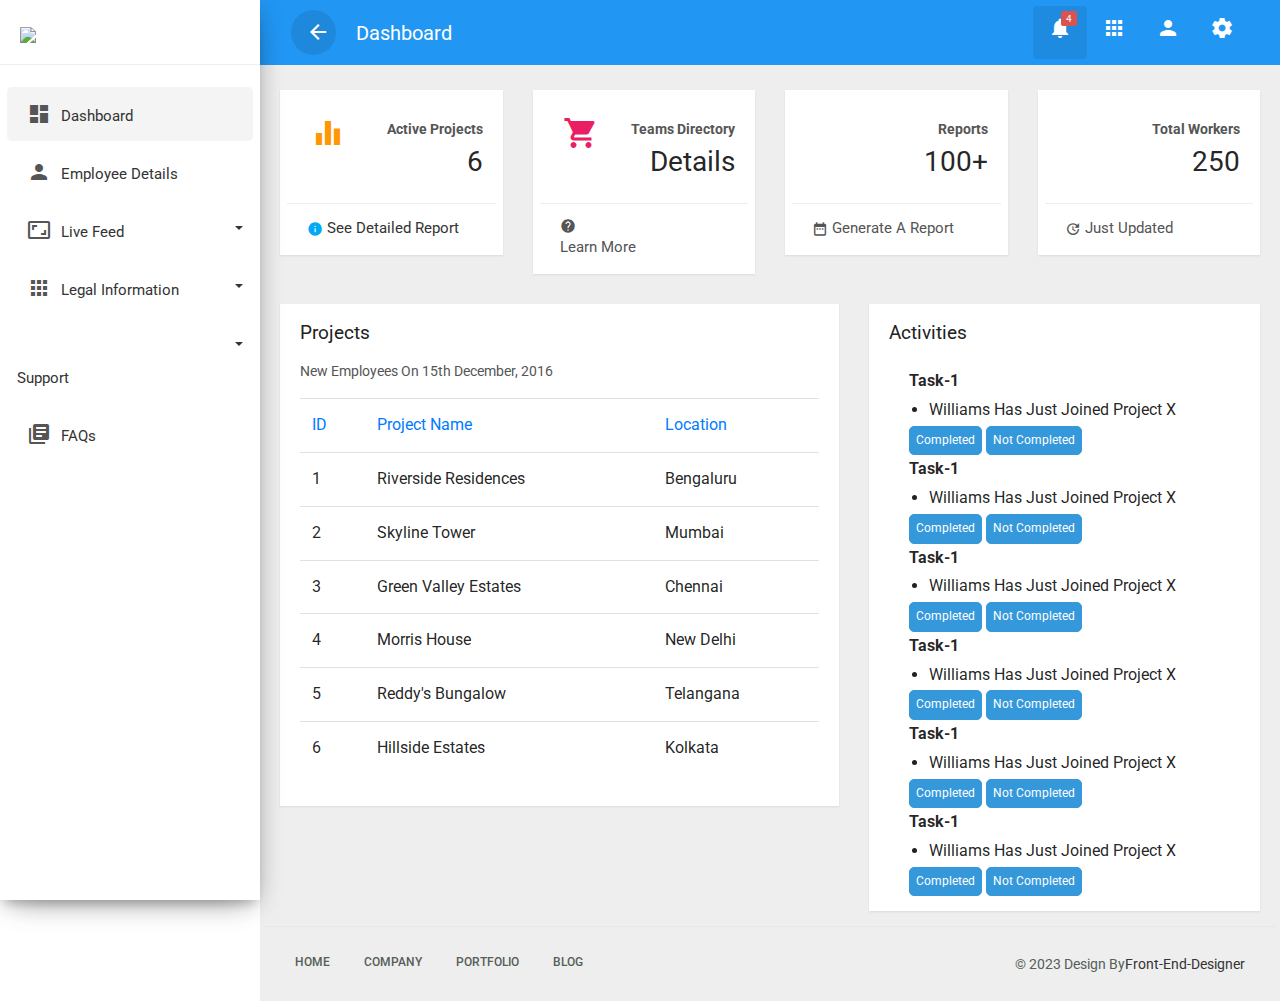
==== index.html @ ed714b93 "first commit" ====
<!DOCTYPE html>
<html lang="en">

<head>
    <!-- Required meta tags -->
    <meta charset="utf-8" />
    <meta name="viewport" content="width=device-width, initial-scale=1, shrink-to-fit=no" />
    <meta name="viewport" content="width=device-width, initial-scale=1, minimum-scale=1, maximum-scale=1" />
    <title>Dashboard</title>
    <!-- Bootstrap CSS -->
    <link rel="stylesheet" href="css/bootstrap.min.css" />
    <!----css3---->
    <link rel="stylesheet" href="css/custom.css" />
    <!-- SLIDER REVOLUTION 4.x CSS SETTINGS -->

    <link rel="preconnect" href="https://fonts.googleapis.com" />
    <link rel="preconnect" href="https://fonts.gstatic.com" crossorigin />
    <link href="https://fonts.googleapis.com/css2?family=Roboto:wght@300;400;500;700;900&display=swap"
        rel="stylesheet" />

    <!--google material icon-->
    <link href="https://fonts.googleapis.com/css2?family=Material+Icons" rel="stylesheet" />
</head>

<body>
    <div class="wrapper">
        <div class="body-overlay"></div>

        <!-- Sidebar  -->
        <nav id="sidebar">
            <div class="sidebar-header">
                <img src="#" class="img-fluid" />
            </div>
            <ul class="list-unstyled components">
                <li class="active">
                    <a href="#" class="dashboard"><i class="material-icons">dashboard</i><span>Dashboard</span></a>
                </li>

                <div class="small-screen navbar-display">
                    <li class="dropdown d-lg-none d-md-block d-xl-none d-sm-block">
                        <a href="#homeSubmenu0" data-toggle="collapse" aria-expanded="false" class="dropdown-toggle">
                            <i class="material-icons">notifications</i><span> 4 notification</span></a>
                        <ul class="collapse list-unstyled menu" id="homeSubmenu0">
                            <li>
                                <a href="#">Today's Tasks</a>
                            </li>
                            <li>
                                <a href="#">Project Review</a>
                            </li>
                            <li>
                                <a href="#">Message 1</a>
                            </li>
                            <li>
                                <a href="#">Message 2</a>
                            </li>
                        </ul>
                    </li>

                    <li class="d-lg-none d-md-block d-xl-none d-sm-block">
                        <a href="#"><i class="material-icons">apps</i><span>apps</span></a>
                    </li>

                    <li class="d-lg-none d-md-block d-xl-none d-sm-block">
                        <a href="#"><i class="material-icons">person</i><span>user</span></a>
                    </li>

                    <li class="d-lg-none d-md-block d-xl-none d-sm-block">
                        <a href="#"><i class="material-icons">settings</i><span>setting</span></a>
                    </li>
                </div>

                <li class="">
                    <a href="#">
                        <i class="material-icons">person</i><span>Employee Details</span></a>
                </li>

                <li class="dropdown">
                    <a href="#homeSubmenu1" data-toggle="collapse" aria-expanded="false" class="dropdown-toggle">
                        <i class="material-icons">aspect_ratio</i><span>Live Feed</span></a>
                    <ul class="collapse list-unstyled menu" id="homeSubmenu1">
                        <li>
                            <a href="#">Project Images</a>
                        </li>
                        <li>
                            <a href="#">Video Streams</a>
                        </li>
                    </ul>
                </li>

                <li class="dropdown">
                    <a href="#pageSubmenu2" data-toggle="collapse" aria-expanded="false" class="dropdown-toggle">
                        <i class="material-icons">apps</i><span>Legal Information</span></a>
                    <ul class="collapse list-unstyled menu" id="pageSubmenu2">
                        <li>
                            <a href="#">Privacy Policy</a>
                        </li>
                        <li>
                            <a href="#">Terms of Service</a>
                        </li>
                        <li>
                            <a href="#">Disclaimer</a>
                        </li>
                    </ul>
                </li>

                <li class="dropdown">
                    <a href="#pageSubmenu3" data-toggle="collapse" aria-expanded="false" class="dropdown-toggle">
                        <i class="material-icons">support_agent</i>

                        <span>Support</span></a>
                    <ul class="collapse list-unstyled menu" id="pageSubmenu3">
                        <li>
                            <a href="#">Contact Support</a>
                        </li>
                        <li>
                            <a href="#">Knowledge Base</a>
                        </li>
                        <li>
                            <a href="#">Troubleshooting</a>
                        </li>
                    </ul>
                </li>
                <li class="">
                    <a href="#"><i class="material-icons">library_books</i><span>FAQs</span></a>
                </li>
            </ul>
        </nav>

        <!-- Page Content  -->
        <div id="content">
            <div class="top-navbar">
                <nav class="navbar navbar-expand-lg">
                    <div class="container-fluid">
                        <button type="button" id="sidebarCollapse" class="d-xl-block d-lg-block d-md-mone d-none">
                            <span class="material-icons">arrow_back_ios</span>
                        </button>

                        <a class="navbar-brand" href="#"> Dashboard </a>

                        <button class="d-inline-block d-lg-none ml-auto more-button" type="button"
                            data-toggle="collapse" data-target="#navbarSupportedContent"
                            aria-controls="navbarSupportedContent" aria-expanded="false" aria-label="Toggle navigation">
                            <span class="material-icons">more_vert</span>
                        </button>

                        <div class="collapse navbar-collapse d-lg-block d-xl-block d-sm-none d-md-none d-none"
                            id="navbarSupportedContent">
                            <ul class="nav navbar-nav ml-auto">
                                <li class="dropdown nav-item active">
                                    <a href="#" class="nav-link" data-toggle="dropdown">
                                        <span class="material-icons">notifications</span>
                                        <span class="notification">4</span>
                                    </a>
                                    <ul class="dropdown-menu">
                                        <li>
                                            <a href="#">Today's Tasks</a>
                                        </li>
                                        <li>
                                            <a href="#">Project Review</a>
                                        </li>
                                        <li>
                                            <a href="#">Message 1</a>
                                        </li>
                                        <li>
                                            <a href="#">Message 2</a>
                                        </li>
                                    </ul>
                                </li>
                                <li class="nav-item">
                                    <a class="nav-link" href="#">
                                        <span class="material-icons">apps</span>
                                    </a>
                                </li>
                                <li class="nav-item">
                                    <a class="nav-link" href="#">
                                        <span class="material-icons">person</span>
                                    </a>
                                </li>
                                <li class="nav-item">
                                    <a class="nav-link" href="#">
                                        <span class="material-icons">settings</span>
                                    </a>
                                </li>
                            </ul>
                        </div>
                    </div>
                </nav>
            </div>

            <div class="main-content">
                <div class="row">
                    <div class="col-lg-3 col-md-6 col-sm-6">
                        <div class="card card-stats">
                            <div class="card-header">
                                <div class="icon icon-warning">
                                    <span class="material-icons">equalizer</span>
                                </div>
                            </div>
                            <div class="card-content">
                                <p class="category"><strong>Active Projects</strong></p>
                                <h3 class="card-title">6</h3>
                            </div>
                            <div class="card-footer">
                                <div class="stats">
                                    <i class="material-icons text-info">info</i>
                                    <a href="#pablo">See detailed report</a>
                                </div>
                            </div>
                        </div>
                    </div>
                    <div class="col-lg-3 col-md-6 col-sm-6">
                        <div class="card card-stats">
                            <div class="card-header">
                                <div class="icon icon-rose">
                                    <span class="material-icons">shopping_cart</span>
                                </div>
                            </div>
                            <div class="card-content">
                                <p class="category"><strong>Teams Directory</strong></p>
                                <h3 class="card-title">Details</h3>
                            </div>
                            <div class="card-footer">
                                <div class="stats">
                                    <i class="material-icons">help_center</i> Learn More
                                </div>
                            </div>
                        </div>
                    </div>
                    <div class="col-lg-3 col-md-6 col-sm-6">
                        <div class="card card-stats">
                            <div class="card-header">
                                <div class="icon icon-success">
                                    <span class="material-icons">sticky_note_2</span>
                                </div>
                            </div>
                            <div class="card-content">
                                <p class="category"><strong>Reports</strong></p>
                                <h3 class="card-title">100+</h3>
                            </div>
                            <div class="card-footer">
                                <div class="stats">
                                    <i class="material-icons">date_range</i> Generate a Report
                                </div>
                            </div>
                        </div>
                    </div>
                    <div class="col-lg-3 col-md-6 col-sm-6">
                        <div class="card card-stats">
                            <div class="card-header">
                                <div class="icon icon-info">
                                    <span class="material-icons"> follow_the_signs </span>
                                </div>
                            </div>
                            <div class="card-content">
                                <p class="category"><strong>Total Workers</strong></p>
                                <h3 class="card-title">250</h3>
                            </div>
                            <div class="card-footer">
                                <div class="stats">
                                    <i class="material-icons">update</i> Just Updated
                                </div>
                            </div>
                        </div>
                    </div>
                </div>

                <div class="row">
                    <div class="col-lg-7 col-md-12">
                        <div class="card" style="min-height: 485px">
                            <div class="card-header card-header-text">
                                <h4 class="card-title">Projects</h4>
                                <p class="category">New employees on 15th December, 2016</p>
                            </div>
                            <div class="card-content table-responsive">
                                <table class="table table-hover">
                                    <thead class="text-primary">
                                        <tr>
                                            <th>ID</th>
                                            <th>Project Name</th>
                                            <th>Location</th>
                                        </tr>
                                    </thead>
                                    <tbody>
                                        <tr>
                                            <td>1</td>
                                            <td>Riverside Residences</td>
                                            <td>Bengaluru</td>
                                        </tr>
                                        <tr>
                                            <td>2</td>
                                            <td>Skyline Tower</td>
                                            <td>Mumbai</td>
                                        </tr>
                                        <tr>
                                            <td>3</td>
                                            <td>Green Valley Estates</td>
                                            <td>Chennai</td>
                                        </tr>
                                        <tr>
                                            <td>4</td>
                                            <td>Morris House</td>
                                            <td>New Delhi</td>
                                        </tr>
                                        <tr>
                                            <td>5</td>
                                            <td>Reddy's Bungalow</td>
                                            <td>Telangana</td>
                                        </tr>
                                        <tr>
                                            <td>6</td>
                                            <td>Hillside Estates</td>
                                            <td>Kolkata</td>
                                        </tr>
                                    </tbody>
                                </table>
                            </div>
                        </div>
                    </div>

                    <div class="col-lg-5 col-md-12">
                        <div class="card" style="min-height: 485px">
                            <div class="card-header card-header-text">
                                <h4 class="card-title">Activities</h4>
                            </div>
                            <div class="card-content">
                                <div class="streamline">
                                    <ol>
                                        <div class="task-item">
                                            <b>Task-1</b>
                                            <ul>
                                                <li>Williams has just joined Project X</li>
                                            </ul>
                                            <div class="task-buttons">
                                                <button class="complete-button" id="completed1">Completed</button>
                                                <button class="not-complete-button" id="not-completed1">Not Completed</button>
                                            </div>
                                        </div>
                                        <div class="task-item">
                                            <b>Task-1</b>
                                            <ul>
                                                <li>Williams has just joined Project X</li>
                                            </ul>
                                            <div class="task-buttons">
                                                <button class="complete-button" id="completed2">Completed</button>
                                                <button class="not-complete-button" id="not-completed2">Not Completed</button>
                                            </div>
                                        </div>
                                        <div class="task-item">
                                            <b>Task-1</b>
                                            <ul>
                                                <li>Williams has just joined Project X</li>
                                            </ul>
                                            <div class="task-buttons">
                                                <button class="complete-button" id="completed3">Completed</button>
                                                <button class="not-complete-button" id="not-completed3">Not Completed</button>
                                            </div>
                                        </div>
                                        <div class="task-item">
                                            <b>Task-1</b>
                                            <ul>
                                                <li>Williams has just joined Project X</li>
                                            </ul>
                                            <div class="task-buttons">
                                                <button class="complete-button" id="completed4">Completed</button>
                                                <button class="not-complete-button" id="not-completed4">Not Completed</button>
                                            </div>
                                        </div>
                                        <div class="task-item">
                                            <b>Task-1</b>
                                            <ul>
                                                <li>Williams has just joined Project X</li>
                                            </ul>
                                            <div class="task-buttons">
                                                <button class="complete-button" id="completed5">Completed</button>
                                                <button class="not-complete-button" id="not-completed5">Not Completed</button>
                                            </div>
                                        </div>
                                        <div class="task-item">
                                            <b>Task-1</b>
                                            <ul>
                                                <li>Williams has just joined Project X</li>
                                            </ul>
                                            <div class="task-buttons">
                                                <button class="complete-button" id="completed6">Completed</button>
                                                <button class="not-complete-button" id="not-completed6">Not Completed</button>
                                            </div>
                                        </div>
                                    </ol>
                                </div>
                            </div>
                        </div>
                    </div>
                    
                

                <footer class="footer">
                    <div class="container-fluid">
                        <div class="row">
                            <div class="col-md-6">
                                <nav class="d-flex">
                                    <ul class="m-0 p-0">
                                        <li>
                                            <a href="#"> Home </a>
                                        </li>
                                        <li>
                                            <a href="#"> Company </a>
                                        </li>
                                        <li>
                                            <a href="#"> Portfolio </a>
                                        </li>
                                        <li>
                                            <a href="#"> Blog </a>
                                        </li>
                                    </ul>
                                </nav>
                            </div>
                            <div class="col-md-6">
                                <p class="copyright d-flex justify-content-end">
                                    &copy 2023 Design by
                                    <a href="https://front-end-designer.netlify.app/">Front-End-Designer
                                </p>
                            </div>
                        </div>
                    </div>
                </footer>
            </div>
        </div>
    </div>

    <!-- Optional JavaScript -->
    <!-- jQuery first, then Popper.js, then Bootstrap JS -->
    <script src="js/jquery-3.3.1.slim.min.js"></script>
    <script src="js/popper.min.js"></script>
    <script src="js/bootstrap.min.js"></script>
    <script src="js/jquery-3.3.1.min.js"></script>
    <script src="js/script.js"></script>

    <script type="text/javascript">
        $(document).ready(function () {
            $("#sidebarCollapse").on("click", function () {
                $("#sidebar").toggleClass("active");
                $("#content").toggleClass("active");
            });

            $(".more-button,.body-overlay").on("click", function () {
                $("#sidebar,.body-overlay").toggleClass("show-nav");
            });
        });
        </script>

</body>

</html>
---- css/custom.css ----
@import url("https://fonts.googleapis.com/css?family=Nova+Slim&display=swap");

body,
html {
  line-height: 1.8;
  font-family: "Roboto", sans-serif;
  color: #555e58;
  text-transform: capitalize;
  text-rendering: optimizeLegibility !important;
  -webkit-font-smoothing: antialiased !important;
  font-weight: 400;
  margin: 0px;
  padding: 0px;
}

h1,
h2,
h3,
h4,
h5,
h6,
.h1,
.h2,
.h3,
.h4 {
  font-weight: 400;
  line-height: 1.5em;
}

p {
  font-size: 15px;
  margin: 12px 0 0;
  line-height: 24px;
}

a {
  color: #333;
  font-weight: 400;
}

button:focus {
  box-shadow: none;
  outline: none;
  border: none;
}

button {
  cursor: pointer;
}

ul,
ol {
  padding: 0;
  margin: 0px;
  list-style: none;
}

a,
a:hover,
a:focus {
  color: #333;
  text-decoration: none;
  transition: all 0.3s;
}

/*=======================================================
  material-icons  copy & paste form site google material-icons
  ==================================================*/

@font-face {
  font-family: "Material Icons";
  font-style: normal;
  font-weight: 400;
  src: url(https://example.com/MaterialIcons-Regular.eot); /* For IE6-8 */
  src: local("Material Icons"), local("MaterialIcons-Regular"),
    url(https://example.com/MaterialIcons-Regular.woff2) format("woff2"),
    url(https://example.com/MaterialIcons-Regular.woff) format("woff"),
    url(https://example.com/MaterialIcons-Regular.ttf) format("truetype");
}

.material-icons {
  font-family: "Material Icons";
  font-weight: normal;
  font-style: normal;
  font-size: 24px; /* Preferred icon size */
  display: inline-block;
  line-height: 1;
  text-transform: none;
  letter-spacing: normal;
  word-wrap: normal;
  white-space: nowrap;
  direction: ltr;

  /* Support for all WebKit browsers. */
  -webkit-font-smoothing: antialiased;
  /* Support for Safari and Chrome. */
  text-rendering: optimizeLegibility;

  /* Support for Firefox. */
  -moz-osx-font-smoothing: grayscale;

  /* Support for IE. */
  font-feature-settings: "liga";
}

/*=======================================================
  material-icons  copy & paste form site google material-icons
  ==================================================*/

.wrapper {
  position: relative;
  width: 100%;
  overflow: auto;
}

/* ---------------------------------------------------
    SIDEBAR STYLE start
----------------------------------------------------- */

#sidebar {
  position: fixed;
  height: 100vh !important;
  top: 0;
  bottom: 0;
  left: 0;
  z-index: 11;
  width: 260px;
  overflow: auto;
  transition: all 0.3s;
  background: #ffffff;
  box-shadow: 0 10px 30px -12px rgb(0 0 0 / 42%),
    0 4px 25px 0px rgb(0 0 0 / 12%), 0 8px 10px -5px rgb(0 0 0 / 20%);
}

#sidebar::-webkit-scrollbar {
  width: 5px;
  border-radius: 10px;
  background-color: #eee;
  display: none;
}
#sidebar::-webkit-scrollbar-thumbs {
  width: 5px;
  border-radius: 10px;
  background-color: #333;
  display: none;
}

#sidebar:hover::-webkit-scrollbar {
  display: block;
}
#sidebar:hover::-webkit-scrollbar-thumbs {
  display: block;
}

#sidebar .sidebar-header {
  height: 65px;
  padding: 20px;
  background-color: #ffffff;
  border-bottom: 1px solid #eee;
}

.sidebar-header h3 {
  color: #333;
  font-size: 17px;
  margin: 0px;
  text-transform: uppercase;
  transition: all 0.5s ease;
  font-weight: 600;
}

.sidebar-header h3 img {
  width: 45px;
  margin-right: 10px;
}

#sidebar ul li {
  padding: 2px 7px;
}

#sidebar ul li.active > a {
  color: #333;
  background-color: rgba(200, 200, 200, 0.2);
}

#sidebar ul li a:hover {
  color: #333;
  background-color: rgba(200, 200, 200, 0.2);
}

.dropdown-toggle::after {
  position: absolute;
  right: 10px;
  top: 23px;
}

#sidebar ul li.drodown {
  position: sticky;
}

#sidebar ul.components {
  padding: 20px 0;
}

#sidebar ul li a {
  padding: 10px;
  line-height: 30px;
  border-radius: 5px;
  font-size: 15px;
  position: relative;
  font-weight: 400;
  display: block;
}

#sidebar ul li a span {
  text-transform: capitalize;
  display: inline-block;
}

#sidebar ul li a i {
  position: relative;
  margin-right: 10px;
  top: 5px;
  color: #555555;
  margin-left: 10px;
}

/* ---------------------------------------------------
   sidebar end
----------------------------------------------------- */

/*=======================================================
   main-content navbar-design start
   ===============================================*/

#content {
  position: relative;
  transition: all 0.3s;
  background-color: #eeeeee;
}

.top-navbar {
  width: 100%;
  z-index: 9;
  position: relative;
}

.main-content {
  padding: 10px 20px 0px 20px;
  position: relative;
  width: 100%;
}

.navbar {
  height: 65px;
  background-color: #2196f3;
  color: #ffffff;
}

.navbar-brand {
  color: #ffffff;
}

.navbar button {
  background-color: transparent;
  border: none;
}
.navbar button span {
  color: #fff;
}

#sidebarCollapse {
  border-radius: 50%;
  width: 45px;
  height: 45px;
  text-align: center;
  line-height: 45px;
  margin-right: 20px;
  border: none;
  color: #ffffff;
  background-color: rgba(0, 0, 0, 0.09);
}

#sidebarCollapse span {
  margin: 9px;
  padding: 0px;
}

.navbar-nav > li.active {
  color: #ffffff;
  border-radius: 4px;
  background-color: rgba(0, 0, 0, 0.08);
}

.navbar-nav > li > a {
  color: #ffffff;
}

.navbar .notification {
  position: absolute;
  top: 5px;
  right: 10px;
  display: block;
  font-size: 9px;
  border: 0px;
  font-size: 10px;
  background: #d9534f;
  min-width: 15px;
  text-align: center;
  padding: 1px 5px;
  height: 15px;
  border-radius: 2px;
  line-height: 14px;
}

.navbar-nav > li.show .dropdown-menu {
  transform: translate3d(0, 0, 0);
  opacity: 1;
  visibility: visible;
}

.dropdown-menu li > a {
  font-size: 13px;
  padding: 10px 20px;
  margin: 0 5px;
  border-radius: 2px;
  font-weight: 400;
  transition: all 150ms linear;
}

.navbar-nav > .active > a:focus {
  color: #ffffff;
  background-color: rgba(0, 0, 0, 0.08);
}

.navbar-nav li a {
  position: relative;
  display: block;
  padding: 10px 15px !important;
}

/*=======================================================
   main-content navbar-design end
   ===============================================*/

/*=======================================================
   main-content navbar-design start
   ===============================================*/

/*=======================================================
   main-content inner design like card start
   ===============================================*/

.card {
  margin: 10px 0;
}

.card {
  border-radius: 0px !important;
}

.card {
  display: inline-block;
  position: relative;
  border: none !important;
  width: 100%;
  margin: 15px 0;
  box-shadow: 0 1px 2px rgb(0 0 0 / 8%);
  border-radius: 6px;
  color: rgba(0, 0, 0, 0.87);
  background: #fff;
}

.card-stats .card-header {
  float: left;
  text-align: center;
}

.card .card-header {
  padding: 15px 20px 0;
  z-index: 3;
  background-color: #fff !important;
  border-bottom: none;
}

.card .card-footer .stats .material-icons {
  position: relative;
  top: 4px;
  font-size: 16px;
}

.card-stats .card-header span {
  font-size: 36px;
  line-height: 56px;
  width: 56px;
  height: 56px;
}

.icon.icon-warning {
  color: #ff9800;
}

.icon.icon-rose {
  color: #e91e63;
}
.icon.icon-success {
  color: #4caf50;
}
.icon.icon-info {
  color: #00bcd4;
}
.card .card-footer {
  margin: 0 7px 0px;
  padding-top: 10px;
  background-color: #fff;
  border-top: 1px solid #eeeeee;
}

.text-info {
  color: #03a9f4 !important;
}

.card-stats .card-content {
  text-align: right;
  padding-top: 10px;
}

.card .card-content {
  padding: 15px 20px;
  position: relative;
}

.card .card-content .category {
  margin-bottom: 0;
}
.card .category:not([class*="text-"]) {
  color: #555555;
  font-size: 14px;
  font-weight: 400;
}

.card .card-title:not(.card-calendar .card-title) {
  margin-top: 0;
  margin-bottom: 5px;
}

.card-stats .card-title {
  margin: 0;
}

.card .card-footer .stats {
  line-height: 22px;
  color: #555555;
  font-size: 15px;
}

.card .card-footer div {
  display: inline-block;
}

.card .card-header-text h4 {
  margin-top: 0;
  margin-bottom: 3px;
  font-size: 19px;
  font-weight: 400;
  color: #222222;
  text-decoration: none;
}

.table > thead > tr > th {
  border-bottom-width: 1px;
  font-size: 16px;
  font-weight: 400;
}

.card .card-content {
  padding: 15px 20px;
  position: relative;
}

/* Style for the numbered lists */
ol {
  list-style-type: bold;
  margin-left: 0;
  padding-left: 20px; /* Adjust the indentation as needed */
}

/* Style for the bullet points */
ul {
  list-style-type: disc;
  margin-left: 0;
  padding-left: 20px; /* Adjust the indentation as needed */
}

/* Style for the bold text inside list items */
li b {
  font-weight: bold;
}

/* Style for the paragraph text inside list items */
li ul li {
  margin-top: 5px; /* Add some spacing between the bullet points and paragraphs */
}

/* Default style for both buttons */
.complete-button, .not-complete-button {
  padding: 5px 10px;
  cursor: pointer;
}

/* Style for completed button */
.complete-button.completed {
  background-color: green;
  color: white;
}

/* Style for not completed button */
.not-complete-button.not-completed {
  background-color: red;
  color: white;
}

/* Style for Completed button */
.complete-button, .not-complete-button {
  padding: 3px 6px; /* Adjust padding for button size */
  font-size: 12px; /* Adjust font size */
  border: 1px solid #3498db; /* Add a border */
  background-color: #3498db; /* Button background color */
  color: #fff; /* Text color */
  border-radius: 5px; /* Rounded corners */
  cursor: pointer; /* Show pointer cursor on hover */
  transition: background-color 0.3s ease, color 0.3s ease; /* Smooth transition */
}

/* Hover state */
.complete-button:hover, .not-complete-button:hover {
  background-color: #2980b9; /* Darker background color on hover */
  border: 1px solid #2980b9; /* Darker border on hover */
  color: #fff; /* Text color on hover */
}

/* Active state (when clicked) */
.complete-button:active, .not-complete-button:active {
  background-color: #1f618d; /* Even darker background color when clicked */
  border: 1px solid #1f618d; /* Even darker border when clicked */
  color: #fff; /* Text color when clicked */
}






/*=======================================================
   main-content inner design like card end
   ===============================================*/

/*=============================================
  footer design start
  =========================================*/

.footer {
  border-top: 1px solid #e7e7e7;
}

footer {
  padding: 10px 0;
  position: relative;
  width: 100%;
}

footer ul li {
  display: inline-block;
}

footer ul li a {
  color: inherit;
  padding: 15px;
  font-weight: 500;
  font-size: 12px;
  text-transform: uppercase;
  border-radius: 3px;
  text-decoration: none;
  position: relative;
  display: block;
}

footer .copyright {
  padding: 15px;
  font-size: 14px;
  margin: 0;
}

/*=============================================
  footer design end
  =========================================*/

#sidebar.show-nav,
.body-overlay.show-nav {
  transform: translatex(0%);
  opacity: 1;
  display: block;
  visibility: visible;
  z-index: 15;
}

/* ---------------------------------------------------
    MEDIAQUERIES
----------------------------------------------------- */

@media only screen and (min-width: 992px) {
  #sidebar.active {
    width: 80px;
    height: 100% !important;
    position: absolute !important;
    overflow: visible !important;
    top: 0 !important;
    z-index: 666;
    float: left !important;
    bottom: 0 !important;
  }

  #sidebar.active .sidebar-header h3 span {
    display: none;
    transition: all 0.5s ease;
  }

  #sidebar.active ul li a span {
    display: none;
    transition: all 0.5s ease;
  }

  #sidebar.active .dropdown-toggle::after {
    display: none;
    transition: all 0.5s ease;
  }

  #content {
    width: calc(100% - 260px);
    position: relative;
    float: right;
    transition: all 0.3s;
    background-color: #eeeeee;
  }

  #content.active {
    width: calc(100% - 80px);
  }

  #sidebar.active .menu {
    position: absolute;
    left: 81px;
    background-color: white;
    width: 180px;
    height: auto;
    margin: 5px 0;
    top: 0;
    border: 1px solid #dcd9d9;
    z-index: 4;
  }
}

@media only screen and (min-width: 992px) {
  .dropdown-menu {
    border: 0;
    box-shadow: 0 2px 5px 0 rgb(0 0 0 / 26%);
    transform: translate3d(0, -20px, 0);
    visibility: hidden;
    transition: all 150ms linear;
    display: block;
    min-width: 15rem;
    right: 0;
    left: auto;
    opacity: 0;
  }
}

/*===============small-screen overlay sidebar design media queries==============*/

@media only screen and (max-width: 992px) {
  #sidebar {
    position: fixed;
    top: 0;
    bottom: 0;
    z-index: 10;
    width: 260px;
    transform: translatex(-100%);
    transition: all 150ms linear;
    box-shadow: none !important;
  }

  .body-overlay {
    position: fixed;
    top: 0;
    left: 0;
    width: 100%;
    height: 100%;
    display: none;
    visibility: hidden;
    opacity: 0;
    z-index: 3;
    transition: all 150ms linear;
    background-color: rgba(0, 0, 0, 0.5);
  }
}
/*===============small-screen overlay sidebar design media queries==============*/

/* ---------------------------------------------------
    MEDIAQUERIES
----------------------------------------------------- */
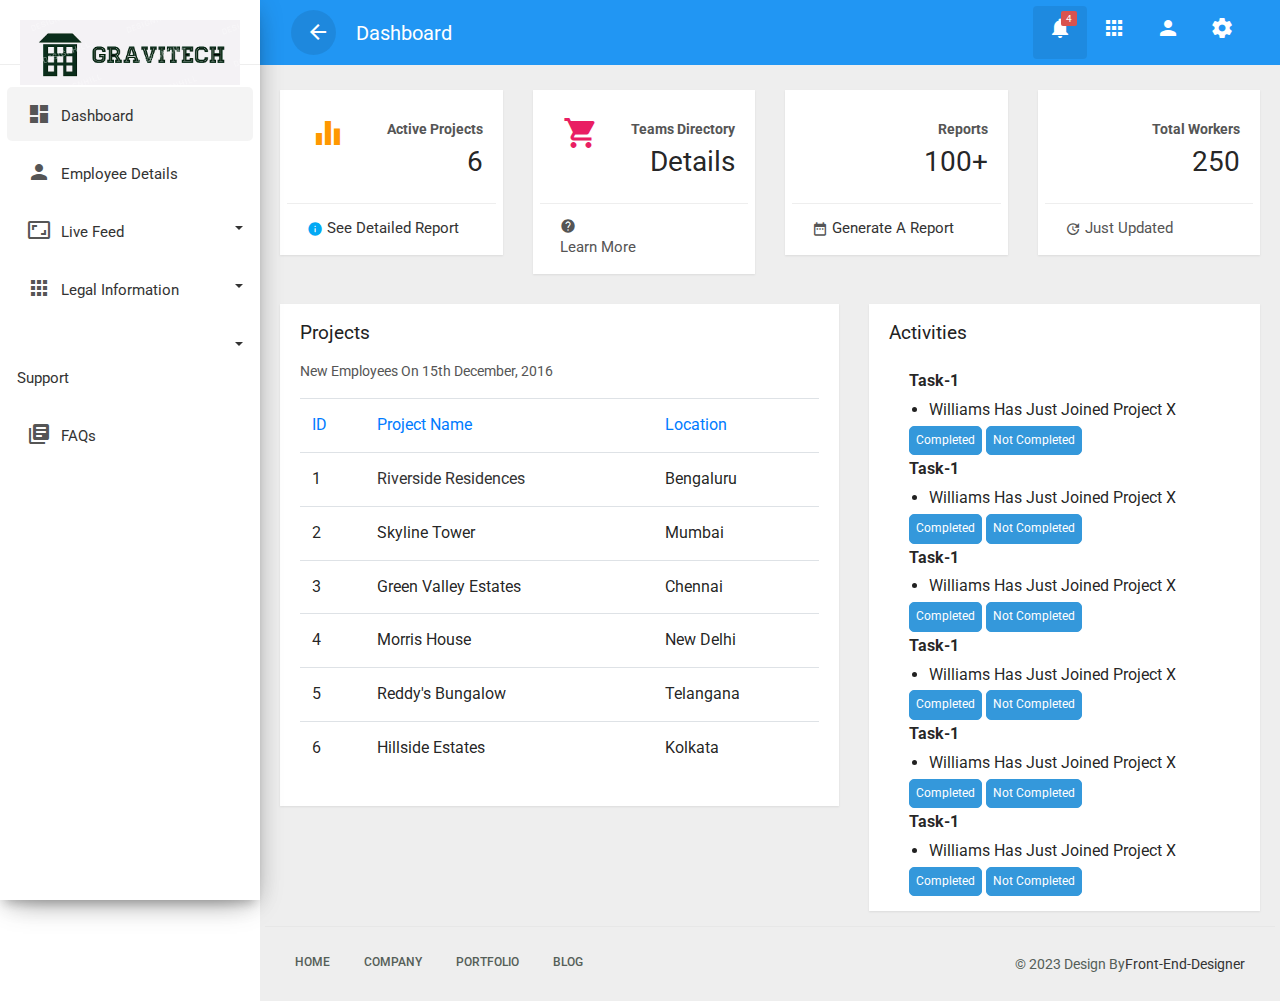
==== commit 74dd75a8: "first commit" ====
--- a/index.html
+++ b/index.html
@@ -29,7 +29,7 @@
         <!-- Sidebar  -->
         <nav id="sidebar">
             <div class="sidebar-header">
-                <img src="#" class="img-fluid" />
+                <img src="img/Screenshot 2023-09-17 112949.png" class="img-fluid"/>
             </div>
             <ul class="list-unstyled components">
                 <li class="active">
@@ -82,7 +82,7 @@
                             <a href="#">Project Images</a>
                         </li>
                         <li>
-                            <a href="#">Video Streams</a>
+                            <a href="./Pappunalah Rent House.rvt">Video Streams</a>
                         </li>
                     </ul>
                 </li>
@@ -239,7 +239,8 @@
                             </div>
                             <div class="card-footer">
                                 <div class="stats">
-                                    <i class="material-icons">date_range</i> Generate a Report
+                                    <i class="material-icons">date_range</i>
+                                    <a href="heat.html">Generate a Report</a>
                                 </div>
                             </div>
                         </div>
@@ -283,7 +284,7 @@
                                     <tbody>
                                         <tr>
                                             <td>1</td>
-                                            <td>Riverside Residences</td>
+                                            <td><a href="project.html">Riverside Residences</a></td>
                                             <td>Bengaluru</td>
                                         </tr>
                                         <tr>
